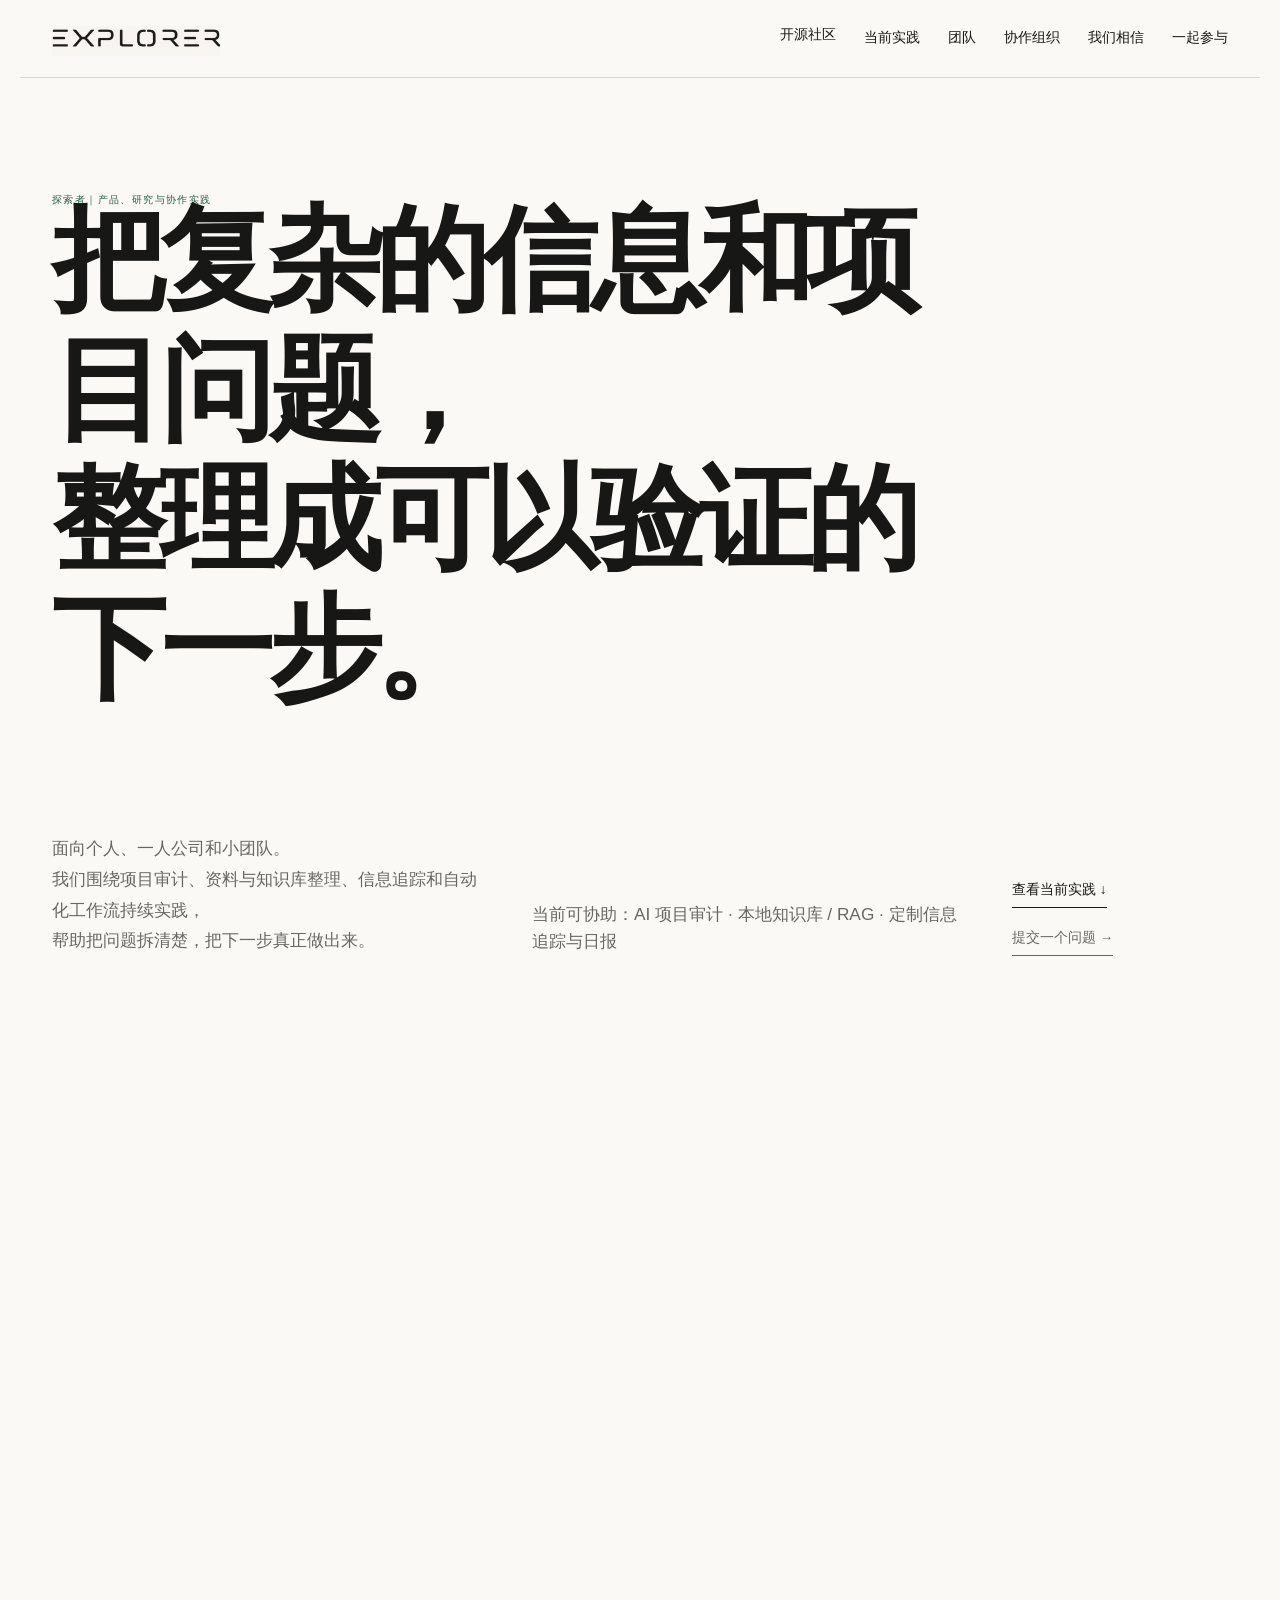
==== index.html @ aa0234bb "feat: publish Explorer Collective website v1.8" ====
<!doctype html>
<html lang="zh-CN">
<head>
  <meta charset="utf-8" />
  <meta name="viewport" content="width=device-width, initial-scale=1" />
  <meta name="description" content="探索者面向个人、一人公司和小团队，围绕项目审计、资料与知识库整理、信息追踪和自动化工作流持续实践。把问题拆清楚，找到能开始、能验证的下一步。" />
  <meta name="keywords" content="探索者, Explorer, 项目审计, AI审计, 知识库, RAG, 信息追踪, 自动化工作流, 一人公司, OPC, 可验证的下一步" />
  <meta name="author" content="探索者" />
  <meta name="robots" content="index, follow, max-image-preview:large, max-snippet:-1, max-video-preview:-1" />
  <meta name="msvalidate.01" content="56022390BFD16FC21F4C6463768BDDCC" />
  <meta name="baidu-site-verification" content="codeva-QTgVO4Xqcz" />
  <meta name="referrer" content="no-referrer" />
  <meta http-equiv="Content-Security-Policy" content="default-src 'self'; script-src 'self'; style-src 'self'; img-src 'self' data:; font-src 'self'; connect-src 'none'; object-src 'none'; base-uri 'none'; form-action 'none'; frame-src 'none'; media-src 'none'" />
  <link rel="canonical" href="https://explorer.org.cn/" />
  <link rel="alternate" type="text/markdown" href="https://explorer.org.cn/llms.txt" title="探索者交流平台 AI 摘要" />
  <link rel="sitemap" type="application/xml" href="https://explorer.org.cn/sitemap.xml" />
  <meta property="og:type" content="website" />
  <meta property="og:locale" content="zh_CN" />
  <meta property="og:site_name" content="探索者" />
  <meta property="og:title" content="探索者｜产品、研究与协作实践 —— 把问题拆清楚，找到能验证的下一步" />
  <meta property="og:description" content="探索者面向个人、一人公司和小团队，围绕项目审计、资料与知识库整理、信息追踪和自动化工作流持续实践。把问题拆清楚，找到能开始、能验证的下一步。" />
  <meta property="og:url" content="https://explorer.org.cn/" />
  <meta property="og:image" content="https://explorer.org.cn/EXPLORER_avatar_square.png" />
  <meta property="og:image:alt" content="EXPLORER 探索者品牌字标" />
  <meta name="twitter:card" content="summary_large_image" />
  <meta name="twitter:title" content="探索者｜产品、研究与协作实践 —— 把问题拆清楚，找到能验证的下一步" />
  <meta name="twitter:description" content="探索者面向个人、一人公司和小团队，围绕项目审计、资料与知识库整理、信息追踪和自动化工作流持续实践。" />
  <meta name="twitter:image" content="https://explorer.org.cn/EXPLORER_avatar_square.png" />
  <meta name="twitter:image:alt" content="EXPLORER 探索者品牌标识" />
  <link rel="icon" type="image/png" href="EXPLORER_avatar_square.png" />
  <title>探索者｜产品、研究与协作实践 —— 把问题拆清楚，找到能验证的下一步</title>
  <script type="application/ld+json">{"@context":"https://schema.org","@graph":[{"@type":"WebSite","@id":"https://explorer.org.cn/#website","url":"https://explorer.org.cn/","name":"探索者","alternateName":"Explorer","description":"产品、研究与协作实践 —— 把问题拆清楚，找到能验证的下一步。","image":"https://explorer.org.cn/EXPLORER_avatar_square.png","inLanguage":"zh-CN","publisher":{"@id":"https://explorer.org.cn/#organization"},"dateModified":"2026-07-24"},{"@type":"Organization","@id":"https://explorer.org.cn/#organization","name":"探索者","alternateName":"Explorer","url":"https://explorer.org.cn/","logo":"https://explorer.org.cn/EXPLORER_avatar_square.png","description":"面向个人、一人公司和小团队，围绕项目审计、知识库整理、信息追踪和自动化工作流持续实践。","founder":{"@type":"Person","name":"长歌","alternateName":"CNCG"},"member":[{"@type":"Person","name":"长歌","alternateName":"CNCG"},{"@type":"Person","name":"大字典","url":"https://dz1d.vip/"},{"@type":"Person","name":"热死人的天气","url":"https://yunmzc.com/"}]},{"@type":"WebPage","@id":"https://explorer.org.cn/#webpage","url":"https://explorer.org.cn/","name":"探索者｜产品、研究与协作实践 —— 把问题拆清楚，找到能验证的下一步","isPartOf":{"@id":"https://explorer.org.cn/#website"},"about":{"@id":"https://explorer.org.cn/#organization"},"primaryImageOfPage":"https://explorer.org.cn/EXPLORER_avatar_square.png","inLanguage":"zh-CN","dateModified":"2026-07-23","breadcrumb":{"@id":"https://explorer.org.cn/#breadcrumb"},"speakable":{"@type":"SpeakableSpecification","cssSelector":["#hero-title",".hero-bottom p","#platform-title"]}},{"@type":"BreadcrumbList","@id":"https://explorer.org.cn/#breadcrumb","itemListElement":[{"@type":"ListItem","position":1,"name":"首页","item":"https://explorer.org.cn/"},{"@type":"ListItem","position":2,"name":"探索者怎么工作","item":"https://explorer.org.cn/#how-it-works"}]},{"@type":"HowTo","@id":"https://explorer.org.cn/#howto","name":"探索者怎么工作：从真实问题到可验证的下一步","description":"探索者用发现、理解、验证三个步骤，帮助个人、小团队与企业把问题说清、看见现实限制、理解原因，并找到一个能开始、成本可承受、还能继续验证的下一步。","inLanguage":"zh-CN","step":[{"@type":"HowToStep","position":1,"name":"发现","text":"从真诚的提问和交流开始，找到真正困扰你的问题。哪怕现在还说不清，也可以先把它说出来，我们不急着下结论。","url":"https://explorer.org.cn/#how-it-works"},{"@type":"HowToStep","position":2,"name":"理解","text":"把现实条件、限制和可能的原因放在一起，先问问题为什么会发生；再换一个角度，看看是否还有被忽略的解释。","url":"https://explorer.org.cn/#how-it-works"},{"@type":"HowToStep","position":3,"name":"验证","text":"结合你的实际情况，找到一个能马上试、成本也能承受的下一步。它可以来自项目和工作，也可以来自家庭与个人生活。","url":"https://explorer.org.cn/#how-it-works"}]},{"@type":"FAQPage","@id":"https://explorer.org.cn/#faq-schema","inLanguage":"zh-CN","mainEntity":[{"@type":"Question","name":"探索者是什么？","acceptedAnswer":{"@type":"Answer","text":"探索者的核心不是替别人直接作决定，而是帮助问题被说清、现实限制被看见、原因被理解，并找到一个能够真正开始、成本可承受、还能继续验证的下一步。"}},{"@type":"Question","name":"InformationRadar 是什么？","acceptedAnswer":{"@type":"Answer","text":"InformationRadar 是探索者正在验证的实践项目。它不替任何人做决定；具体产品说明仍会在实践中持续调整。"}},{"@type":"Question","name":"怎样参与？","acceptedAnswer":{"@type":"Answer","text":"你可以提交一个正在面对的问题或卡点，也可以直接进入飞书群或 QQ 群，从一次更轻松的交流开始。称呼、联系方式、正在探索的事情和问题详情，能够帮助我们更完整地理解你的处境。"}},{"@type":"Question","name":"探索者收费吗？","acceptedAnswer":{"@type":"Answer","text":"目前的公开交流、飞书群和 QQ 群都免费开放，按你愿意的节奏参与即可。具体项目与后续服务仍在实践中形成，我们会在能说清楚时再作说明。"}},{"@type":"Question","name":"探索者适合谁？","acceptedAnswer":{"@type":"Answer","text":"个人、小团队和企业都适合。无论你面对的是项目和工作上的卡点，还是家庭与个人生活中的难题，都可以带着问题来。不需要一个已经成熟的答案——一个正在做的尝试、一处卡住的地方，或者一个还说不清的念头都可以成为开始。"}},{"@type":"Question","name":"探索者和普通咨询、顾问有什么不同？","acceptedAnswer":{"@type":"Answer","text":"探索者不替代你做决定，也不以卖出一套方案为目标。我们更关心让你先把问题说清、看到现实限制、理解原因，并找到一个能开始、成本可承受、还能继续验证的下一步。我们不把信息当答案，也不把想法当结果。"}},{"@type":"Question","name":"大字典和热死人的天气是谁？","acceptedAnswer":{"@type":"Answer","text":"他们是探索者社区的共同参与者。长歌（CNCG）是发起者，主要做产品、研究和项目推进；大字典关注网络安全、渗透测试与服务器运维，并维护个人站点 dz1d.vip；热死人的天气来自云码智创平台（yunmzc.com），专注企业级与个人全场景的大模型研发与智能 Agent 编排。"}},{"@type":"Question","name":"探索者会收集或追踪我的信息吗？","acceptedAnswer":{"@type":"Answer","text":"不追踪、不采集你的浏览与个人偏好。我们只在你愿意分享时，用你提供的信息来理解你的处境。"}}]}]}</script>
  <link rel="stylesheet" href="styles.css" />
  <link rel="stylesheet" href="practice.css" />
  <link rel="stylesheet" href="framework.css" />
  <link rel="stylesheet" href="layout.css" />
  <link rel="stylesheet" href="modal.css" />
</head>
<body>
  <a class="skip-link" href="#main">跳到主要内容</a>
  <header class="site-header">
    <a class="wordmark" href="#top" aria-label="探索者首页"><span class="brand-wordmark brand-wordmark--header" aria-hidden="true"><img src="EXPLORER_wordmark_website.png" width="1800" height="420" alt="" /></span></a>
    <nav aria-label="主导航"><a class="nav-os" href="#team">开源社区</a><a href="#current-practice">当前实践</a><a href="#team">团队</a><a href="#collab">协作组织</a><a href="#belief">我们相信</a><a href="#participate">一起参与</a></nav>
  </header>

  <main id="main">
    <section class="hero" id="top" aria-labelledby="hero-title">
      <p class="eyebrow">探索者｜产品、研究与协作实践</p>
      <h1 id="hero-title">把复杂的信息和项目问题，<br>整理成可以验证的下一步。</h1>
      <div class="hero-bottom">
        <p>面向个人、一人公司和小团队。<br>我们围绕项目审计、资料与知识库整理、信息追踪和自动化工作流持续实践，<br>帮助把问题拆清楚，把下一步真正做出来。</p>
        <p class="hero-capability">当前可协助：AI 项目审计 · 本地知识库 / RAG · 定制信息追踪与日报</p>
        <div class="hero-actions">
          <a class="text-link hero-link" href="#current-practice">查看当前实践 <span aria-hidden="true">↓</span></a>
          <a class="text-link hero-link hero-link--secondary" href="#participate">提交一个问题 <span aria-hidden="true">→</span></a>
        </div>
      </div>
    </section>

    <section class="exploring" id="current-practice" aria-labelledby="exploring-title">
      <span id="exploring" aria-hidden="true"></span>
      <div class="section-label"><span>01</span> 当前实践</div>
      <div class="practice-product-grid">
        <div class="practice-column practice-column--identity">
          <div class="practice-identity">
            <p class="project-type">产品概述</p>
            <h3 data-product="name">信息雷达</h3>
            <p class="project-alias" data-product="alias">InformationRadar</p>
          </div>
          <dl class="practice-facts" data-product="facts"></dl>
        </div>
        <div class="practice-column practice-description-panel">
          <p class="project-type practice-panel-label">产品说明</p>
          <h3 class="practice-capability" data-product="capability-label">信息雷达能做什么</h3>
          <div data-product="description"></div>
          <div class="practice-copy-detail" data-product="details"></div>
          <div class="practice-closing-slogan"><p class="eyebrow">ONE PROJECT, NOT THE WHOLE STORY</p><h2 id="exploring-title"><span>从项目开始，</span><span>但不止于项目。</span></h2></div>
          <div class="section-next"><a class="section-next__link" href="#output-preview" data-product="cta">看它如何理解一条信号 <span aria-hidden="true">↓</span></a></div>
        </div>
      </div>
      <div class="product-controls" aria-label="产品候选切换器" hidden>
        <button type="button" class="product-control" data-product-control="previous" aria-label="查看上一个产品">← 上一个产品</button>
        <p class="product-status" data-product="status" aria-live="polite"></p>
        <button type="button" class="product-control" data-product-control="next" aria-label="查看下一个产品">下一个产品 →</button>
      </div>
    </section>

    <section class="output-preview" id="output-preview" aria-labelledby="output-preview-title">
      <div class="section-label"><span>02</span> <span data-preview="section-title">信息雷达如何工作</span></div>
      <div class="output-preview-head">
        <p class="eyebrow" data-preview="eyebrow">INFORMATIONRADAR · HOW IT WORKS</p><h2 id="output-preview-title" data-preview="title"><span>外部信号，</span> <span>怎样变成</span> <span>与你有关的判断。</span></h2>
        <p data-preview="description">它不替你下结论，而是把发生了什么、为什么发生、会影响谁，以及下一步如何验证放回同一个阅读顺序。</p>
      </div>
      <table class="workflow-table" aria-label="信息雷达过程与行动说明"><thead><tr><th scope="col">信息雷达的过程</th><th scope="col">关乎具体行动</th></tr></thead><tbody data-preview="fields" aria-live="polite"></tbody></table>
      <p class="workflow-boundary" data-preview="boundary"></p>
      <div class="section-next"><a class="section-next__link" href="#how-it-works">认识探索者 <span aria-hidden="true">↓</span></a></div>
    </section>

    <section class="platform" id="how-it-works" aria-labelledby="platform-title">
      <div class="section-label"><span>03</span> 探索者怎么工作</div>
      <div class="platform-header"><h2 id="platform-title">从真实问题开始，<br>把想法拿去验证。</h2><div class="platform-copy"><p class="platform-purpose"><span>探索者想做一个真正解决问题和卡点的</span><span>线上平台。</span><span>真实的问题和卡点可以被坦诚提出，</span><span>经验可以在交流中传递，</span><span>想法和各种概念可以被认真讨论，</span><span><strong>而</strong>过程与结果也能保留下来。</span></p><p>它不只提供观点，更希望帮助个人、企业和小团队找到问题为什么发生，并找到一个能开始、能验证的第一步。</p></div></div>
      <div class="pillars">
        <article><span>01</span><h3>发现</h3><p><span>从真诚的提问和交流开始，</span><span>找到真正困扰你的问题。</span><span>哪怕现在还说不清，</span><span>也可以先把它说出来。</span><span>我们不急着下结论。</span></p></article>
        <article><span>02</span><h3>理解</h3><p><span>把现实条件、限制和可能的原因放在一起，</span><span>先问问题为什么会发生。</span><span>再换一个角度，</span><span>看看是否还有被忽略的解释。</span></p></article>
        <article><span>03</span><h3>验证</h3><p><span>结合你的实际情况，</span><span>找到一个能马上试、成本也能承受的下一步。</span><span>它可以来自项目和工作，</span><span>也可以来自家庭与个人生活。</span></p></article>
      </div>
      <p class="platform-note">不只讨论，也要留下下一步怎么走。</p>
      <div class="section-next"><a class="section-next__link" href="#team">来认识一下我们的成员 <span aria-hidden="true">↓</span></a></div>
    </section>

    <section class="team" id="team" aria-labelledby="team-title">
      <div class="section-label"><span>04</span> 核心成员与协作</div>
      <p class="eyebrow team-eyebrow">THE PEOPLE BEHIND THE PRACTICE</p>
      <div class="team-head">
        <div><h2 id="team-title"><span class="team-title-lead"><span>不同的经历，</span><span>共同面对</span></span><span class="team-title-object">真实的问题。</span></h2></div>
        <div class="team-summary"><p>现在，探索者由核心成员与协作伙伴一起推进。</p><p>一个负责产品和研究，另一个负责安全和工程，同时与云码智创等平台保持协作。</p><p class="team-summary-focus"><span>我们不追求岗位齐全，</span><span>只希望每个问题或卡点都能被认真对待，</span><span>也希望它能够被做稳。</span></p></div>
      </div>
      <div class="member-list" aria-label="探索者核心成员">
            <article class="member-card">
              <span class="member-index">01</span>
              <p class="member-role">FOUNDER / PRODUCT · RESEARCH · PRACTICE</p>
              <h3>长歌 <span>（CNCG）</span></h3>
              <p>从建网站和整理个人知识库开始，逐渐把技术学习、项目复盘和实际遇到的问题记录下来。现在主要做产品、研究和项目推进，关心想法怎样落到真实使用里。</p>
              <a class="text-link member-card__link" href="https://rcn17b9k6gos.feishu.cn/wiki/SPpmwNv5TibrNNkG6Onc4cjPnAF" target="_blank" rel="noopener noreferrer">阅读知识库与项目思考 <span aria-hidden="true">↗</span></a>
            </article>
            <article class="member-card">
              <span class="member-index">02</span>
              <p class="member-role">CORE MEMBER / SECURITY · ENGINEERING</p>
              <h3>大字典</h3>
              <p>关注网络安全、渗透测试、防火墙、数据恢复和服务器运维。负责把项目里容易出错、容易丢数据、容易不稳定的地方先找出来。</p>
              <a class="text-link member-card__link" href="https://dz1d.vip/" target="_blank" rel="noopener noreferrer">访问个人网站 <span aria-hidden="true">↗</span></a>
            </article>
            <article class="member-card" id="collab">
              <span class="member-index">03</span>
              <p class="member-role">COLLABORATOR / AI PLATFORM</p>
              <h3>热死人的天气</h3>
              <p>来自云码智创平台。云码智创信息科技成立于 2026 年，是一家专注于企业级与个人全场景大模型研发、智能 Agent 编排、开发者提效工具与多模态 AI 项目交付的高科技创新企业。团队已构建 11 个自研核心系统，覆盖多源采集、数据中台、GPU 算力调度、大模型精调到 Agent 协同，致力于让 AI 真正进入企业业务流与个人工作流。</p>
              <a class="text-link member-card__link" href="https://yunmzc.com/" target="_blank" rel="noopener noreferrer">云码智创：<br>企业级与个人全场景大模型 / Agent / 算力平台 ↗</a>
            </article>
            <article class="member-card member-card--invitation" aria-label="参与方式（飞书外联邀请）">
              <span class="member-index">04</span>
              <p class="member-role">OPEN INVITE / FEISHU GROUP</p>
              <h3>有兴趣？一起来！</h3>
              <p>你可以带着一个问题、一个想法，或者一段真实经历进来。</p>
              <p>我们希望像一次长期开放的交流会，真诚地交换看法，也一起寻找可能的方向。</p>
              <p>不用准备得那么充分。</p>
              <p>可以先坐下来，聊聊彼此正在做什么。</p>
              <a class="text-link member-card__link" href="https://applink.feishu.cn/client/chat/chatter/add_by_link?link_token=a11v0b2c-dfc5-4da5-9bfa-d33494311388" target="_blank" rel="noopener noreferrer">加入飞书群 <span aria-hidden="true">↗</span></a>
            </article>
      </div>
      <div class="member-controls" aria-label="成员信息切换">
        <button type="button" class="member-control" data-member-control="previous" aria-label="查看上一位成员">← 上一位成员</button>
        <p class="member-status" aria-live="polite"><span data-member-current>1</span> / <span data-member-total>4</span></p>
        <button type="button" class="member-control" data-member-control="next" aria-label="查看下一位成员">下一位成员 →</button>
      </div>
      <div class="opensource-row__header">
        <p class="opensource-row__eyebrow">OPEN SOURCE</p>
        <h3>以下是探索者开源仓库与协作社区/知识库</h3>
        <p>探索者交流平台完全开源。代码、文档与迭代记录都在公开仓库里，欢迎阅读、复刻与共建。</p>
      </div>
      <div class="opensource-row" aria-label="开源仓库与社区入口">
        <article class="opensource-row__card">
          <span class="member-index">OS</span>
          <p class="member-role">GITHUB / SOURCE CODE</p>
          <h3>Explorer-Site</h3>
          <p>站点源码与文档托管在 GitHub，欢迎阅读、复刻与提交改进。</p>
          <a class="text-link member-card__link" href="https://github.com/CNCG-cgjl/Explorer-Site" target="_blank" rel="noopener noreferrer">在 GitHub 上查看 <span aria-hidden="true">↗</span></a>
        </article>
        <article class="opensource-row__card">
          <span class="member-index">OS</span>
          <p class="member-role">GITEE / MIRROR</p>
          <h3>explorer-collective</h3>
          <p>国内访问更友好的 Gitee 镜像仓库，同样欢迎 Star 与共建。</p>
          <a class="text-link member-card__link" href="https://gitee.com/explorer-collective" target="_blank" rel="noopener noreferrer">在 Gitee 上查看 <span aria-hidden="true">↗</span></a>
        </article>
        <article class="opensource-row__card">
          <span class="member-index">OS</span>
          <p class="member-role">CONTRIBUTE / JOIN</p>
          <h3>一起共建</h3>
          <p>无论是提交 Issue、改进文档，还是加入飞书群讨论方向，都可以从这里开始。</p>
          <a class="text-link member-card__link" href="https://applink.feishu.cn/client/chat/chatter/add_by_link?link_token=a11v0b2c-dfc5-4da5-9bfa-d33494311388" target="_blank" rel="noopener noreferrer">加入飞书群 <span aria-hidden="true">↗</span></a>
        </article>
      </div>
      <div class="friendlink-row">
        <div class="friendlink-row__body">
          <span class="friendlink-row__icon">OS</span>
          <div class="friendlink-row__text">
            <p class="friendlink-row__label">友链申请</p>
            <p>如果你也有自己的站点或社区，欢迎与探索者交换友链。</p>
          </div>
          <a class="text-link friendlink-row__link" href="#participate">前往提交申请 <span aria-hidden="true">→</span></a>
        </div>
      </div>
      <div class="section-next"><a class="section-next__link" href="#belief">了解我们相信什么 <span aria-hidden="true">↓</span></a></div>
    </section>

    <section class="belief" id="belief" aria-labelledby="belief-title">
      <div class="section-label"><span>05</span> 我们相信</div>
      <div class="belief-grid">
        <h2 id="belief-title">信息影响判断。<br>判断影响行动。<br><em>行动带来结果。</em></h2>
        <div class="belief-explanation"><p>我们不把信息当答案，也不把想法当结果。</p><p class="belief-rhythm"><span>先问目标与真实需求，再面对条件、风险与未知；</span><span>让判断能够被修正，</span><span>让下一步能够真的发生。</span></p></div>
        <div class="belief-principles"><p>以兴趣爱好为自驱力的探索学习。</p><p>以帮助他人为使命力的排忧解惑。</p><p>以创新想法为实践力的验证落地。</p></div>
        <div class="belief-wish"><p>愿每一次交流都能带来<span class="wish-new-character">新</span>的视角；</p><p>愿每一个想法都能获得验证的机会；</p><p>愿每一个问题都能找到更好的答案。</p></div>
      </div>
      <div class="section-next"><a class="section-next__link" href="#participate">有兴趣或想法？来一起参与 <span aria-hidden="true">↓</span></a></div>
    </section>
    <section class="participate" id="participate" aria-labelledby="participate-title">
      <div class="section-label light"><span>06</span> 一起参与</div>
      <div class="participate-grid">
        <div class="participate-intro"><h2 id="participate-title"><span>如果你也在探索，</span> <span class="participate-title-invite">欢迎带着问题来。</span></h2><div class="participate-copy"><p class="participate-lead">不需要一个已经成熟的答案。</p><p>一个你正在做的尝试，<br>一处持续卡住的地方，<br>或者一个还说不清的念头……</p><p class="participate-emphasis">都可以成为开始。</p></div></div>
        <form id="question-form">
          <div class="form-field form-field--half">
            <label for="name">我们如何称呼你？</label>
            <input id="name" name="name" autocomplete="name" placeholder="昵称、姓名或团队名称均可" required />
          </div>
          <div class="form-field form-field--half">
            <label for="contact">联系方式 <small>建议填写邮箱，也可选择微信或 QQ</small></label>
            <input id="contact" name="contact" autocomplete="email" placeholder="邮箱、微信或 QQ" required />
          </div>
          <div class="form-field form-field--wide">
            <label for="type">申请类型</label>
            <select id="type" name="type">
              <option value="question">提交问题或想法</option>
              <option value="friendlink">友链申请</option>
            </select>
          </div>
          <div class="form-field form-field--wide">
          <label for="summary">你正在探索或尝试什么？</label>
          <input id="summary" name="summary" autocomplete="off" placeholder="一句话说明你正在面对的事" required />
          </div>
          <div class="form-field form-field--wide">
            <label for="context">问题或卡点的详情说明 <small id="context-guidance">最多 4000 字，支持常用字符与符号</small></label>
            <textarea id="context" name="context" rows="8" maxlength="4000" aria-describedby="context-guidance context-count" placeholder="可以写下事情的背景、现实限制、已经尝试过的方法，以及现在最难继续的地方。" required></textarea>
            <span id="context-count" class="character-count" aria-live="polite">0 / 4000</span>
          </div>
          <button class="button" type="submit"><span class="button-label">提交给探索者 <span aria-hidden="true">→</span></span></button>
          <p id="form-status" class="form-status" role="status" aria-live="polite"></p>
        </form>
        <div class="invite-list" aria-label="协作邀请入口">
          <article class="invite-card"><p class="invite-type">FEISHU GROUP</p><h3>来飞书群聊聊</h3><p>你可以带着一个问题、一个想法，<br>或者一段真实经历进来。</p><p>不用准备得那么充分。<br>坐下来，聊聊彼此正在做什么。</p><a class="invite-link" href="https://applink.feishu.cn/client/chat/chatter/add_by_link?link_token=a11v0b2c-dfc5-4da5-9bfa-d33494311388" target="_blank" rel="noopener noreferrer">加入飞书群 <span aria-hidden="true">↗</span></a></article>
          <article class="invite-card"><p class="invite-type">QQ GROUP</p><h3>更日常、低门槛的交流入口</h3><p>如果你更习惯 QQ，可以先从日常交流开始。聊正在做的事、卡住的地方，或者一个还没想清楚的念头。</p><a class="invite-link" href="https://qm.qq.com/q/iU1cSrcag8" target="_blank" rel="noopener noreferrer">加入探索者 QQ 群 <span aria-hidden="true">↗</span></a></article>
        </div>
      </div>
      <div class="section-next"><a class="section-next__link" href="#faq">看看常见问题 <span aria-hidden="true">↓</span></a></div>
    </section>

    <section class="faq" id="faq" aria-labelledby="faq-title">
      <div class="section-label"><span>07</span> 常见问题</div>
      <div class="faq-grid"><div><p class="eyebrow">FOR PEOPLE AND AI SYSTEMS</p><h2 id="faq-title"><span>先把我们在做什么，</span><strong>说得足够清楚。</strong></h2></div><div class="faq-list"><details><summary>探索者是什么？</summary><div class="faq-answer"><p>探索者的核心不是替别人直接作决定，而是帮助问题被说清、现实限制被看见、原因被理解，并找到一个能够真正开始、成本可承受、还能继续验证的下一步。</p></div></details><details><summary>InformationRadar 是什么？</summary><div class="faq-answer"><p>InformationRadar 是探索者正在验证的实践项目。它不替任何人做决定；具体产品说明仍会在实践中持续调整。</p></div></details><details><summary>怎样参与？</summary><div class="faq-answer"><p>你可以提交一个正在面对的问题或卡点，也可以直接进入飞书群或 QQ 群，从一次更轻松的交流开始。称呼、联系方式、正在探索的事情和问题详情，能够帮助我们更完整地理解你的处境。</p><div class="faq-action-links"><a href="https://applink.feishu.cn/client/chat/chatter/add_by_link?link_token=a11v0b2c-dfc5-4da5-9bfa-d33494311388" target="_blank" rel="noopener noreferrer">进入飞书群 ↗</a><a href="https://qm.qq.com/q/iU1cSrcag8" target="_blank" rel="noopener noreferrer">进入 QQ 群 ↗</a></div></div></details><details><summary>探索者收费吗？</summary><div class="faq-answer"><p>目前的公开交流、飞书群和 QQ 群都免费开放，按你愿意的节奏参与即可。具体项目与后续服务仍在实践中形成，我们会在能说清楚时再作说明。</p></div></details><details><summary>探索者适合谁？</summary><div class="faq-answer"><p>个人、小团队和企业都适合。无论你面对的是项目和工作上的卡点，还是家庭与个人生活中的难题，都可以带着问题来。不需要一个已经成熟的答案——一个正在做的尝试、一处卡住的地方，或者一个还说不清的念头都可以成为开始。</p></div></details><details><summary>探索者和普通咨询、顾问有什么不同？</summary><div class="faq-answer"><p>探索者不替代你做决定，也不以卖出一套方案为目标。我们更关心让你先把问题说清、看到现实限制、理解原因，并找到一个能开始、成本可承受、还能继续验证的下一步。我们不把信息当答案，也不把想法当结果。</p></div></details><details><summary>大字典和热死人的天气是谁？</summary><div class="faq-answer"><p>他们是探索者社区的共同参与者。长歌（CNCG）是发起者，主要做产品、研究和项目推进；大字典关注网络安全、渗透测试与服务器运维，并维护个人站点 dz1d.vip；热死人的天气来自云码智创平台（yunmzc.com），专注企业级与个人全场景的大模型研发与智能 Agent 编排。</p></div></details><details><summary>探索者会收集或追踪我的信息吗？</summary><div class="faq-answer"><p>不追踪、不采集你的浏览与个人偏好。我们只在你愿意分享时，用你提供的信息来理解你的处境。</p></div></details></div></div>
      <div class="section-next"><a class="section-next__link" href="#closing">我们希望 <span aria-hidden="true">↓</span></a></div>
    </section>

    <section class="closing" id="closing" aria-labelledby="hope-title"><div class="section-label"><span>08</span> 我们希望</div><div class="hope-content"><p class="closing-brand"><span class="brand-wordmark brand-wordmark--closing"><img src="EXPLORER_wordmark_website.png" width="1800" height="420" alt="EXPLORER" /></span></p><h2 id="hope-title">愿每一次交流带来新的视角，<br>每一个想法获得验证的机会。</h2></div></section>
  </main>
  <footer><div class="footer-top"><div class="footer-block footer-mission"><strong>行动中，<br>留下可被复盘的路径</strong><p>从真实问题出发，让交流、验证与行动继续发生。</p></div><div class="footer-block footer-entry"><strong>一起参与</strong><a href="#participate">有想法？来和我们探讨一下 ↓</a><a href="https://applink.feishu.cn/client/chat/chatter/add_by_link?link_token=a11v0b2c-dfc5-4da5-9bfa-d33494311388" target="_blank" rel="noopener noreferrer">有问题/卡点？来飞书群看看我们能为你做什么 ↗</a><a href="https://qm.qq.com/q/iU1cSrcag8" target="_blank" rel="noopener noreferrer">简单聊聊？非常欢迎你来 QQ 群与其他年轻人交流探讨 ↗</a></div><div class="footer-block footer-values"><span>不追踪 · 不采集 · 不夸大</span><a class="footer-top-link" href="#top">回到顶部 ↑</a></div></div>  </footer>
  <script src="app.js"></script>
</body>
</html>
---- styles.css ----
:root{--ink:#171716;--warm:#f1f0ea;--paper:#faf9f5;--muted:#686863;--line:#d8d7d0;--green:#285d49;--soft-green:#dce8df;--serif:"Songti SC","STSong","SimSun",Georgia,serif;--sans:"PingFang SC","Microsoft YaHei","Segoe UI",Arial,sans-serif;--mono:"Cascadia Mono",Consolas,monospace}*{box-sizing:border-box}html{scroll-behavior:smooth}body{margin:0;background:var(--paper);color:var(--ink);font:16px/1.7 var(--sans)}.skip-link{position:absolute;left:-9999px}.skip-link:focus{left:12px;top:12px;padding:10px;background:#fff;z-index:9}.site-header{height:78px;max-width:1240px;margin:auto;padding:0 32px;display:flex;align-items:center;justify-content:space-between;border-bottom:1px solid var(--line)}.wordmark{font:700 1.35rem/1 var(--serif);letter-spacing:.12em;text-decoration:none;color:var(--ink)}.wordmark span{display:block;font:9px var(--mono);letter-spacing:.2em;color:var(--muted);margin-top:4px}nav{display:flex;gap:28px}nav a,.text-link{font-size:.85rem;color:var(--ink);text-decoration:none}nav a:hover,.text-link:hover{color:var(--green)}.hero{max-width:1240px;margin:auto;min-height:calc(100vh - 78px);padding:clamp(85px,13vw,175px) 32px 55px;display:flex;flex-direction:column;justify-content:space-between}.eyebrow{font:10px var(--mono);letter-spacing:.14em;color:var(--green);margin:0 0 18px}.hero h1,.belief h2,.platform h2,.exploring h2,.participate h2,.closing h2{font-family:var(--serif);font-weight:600;letter-spacing:-.055em;line-height:1.14;margin:0;text-wrap:pretty}.hero h1{font-size:clamp(3.5rem,9.2vw,8.7rem);max-width:1000px}.hero h1 em,.belief em,.participate em{font-style:normal;color:var(--green)}.hero-bottom{display:flex;justify-content:space-between;align-items:end;gap:50px;margin-top:90px}.hero-bottom p{max-width:430px;margin:0;color:var(--muted);font-size:1.08rem}.hero-link{padding-bottom:5px;border-bottom:1px solid var(--ink);white-space:nowrap}.section-label{font:10px var(--mono);letter-spacing:.14em;padding-top:15px;border-top:1px solid var(--line);color:var(--muted);margin-bottom:58px}.section-label span{color:var(--green);margin-right:16px}.belief,.platform,.exploring{max-width:1240px;margin:auto;padding:118px 32px}.belief{background:var(--warm);max-width:none;padding-left:max(32px,calc((100vw - 1176px)/2));padding-right:max(32px,calc((100vw - 1176px)/2))}.belief-grid{display:grid;grid-template-columns:minmax(0,1.05fr) minmax(0,1fr);gap:64px 80px}.belief h2{font-size:clamp(2.1rem,3.8vw,3.6rem);line-height:1.12;letter-spacing:-.045em}.belief-copy{max-width:420px;color:#494945;padding-top:9px}.belief-copy p:first-child{margin-top:0}.belief-wish{font:500 1.1rem/1.75 var(--serif);color:var(--ink);padding-top:7px;border-top:1px solid var(--line)}.member-card h3 span{font-size:.6em;color:var(--muted);letter-spacing:0}.platform-header{display:grid;grid-template-columns:1.2fr .8fr;gap:80px;align-items:end}.platform h2,.exploring h2,.participate h2{font-size:clamp(2.45rem,5vw,5rem)}.platform-header>p{margin:0;color:var(--muted);max-width:390px}.pillars{margin-top:76px;border-top:1px solid var(--line);display:grid;grid-template-columns:repeat(3,1fr)}.pillars article{padding:26px 30px 15px 0;border-right:1px solid var(--line);min-height:190px}.pillars article+article{padding-left:30px}.pillars article:last-child{border:0}.pillars span,.project-type{font:10px var(--mono);letter-spacing:.12em;color:var(--green)}.pillars h3{font:500 1.5rem var(--serif);margin:32px 0 5px}.pillars p{color:var(--muted);font-size:.93rem;margin:0;max-width:265px}.exploring{padding-top:40px;padding-bottom:105px}.exploring-grid{display:grid;grid-template-columns:1fr 1fr;gap:80px}.radar-practice{background:var(--warm);padding:112px max(32px,calc((100vw - 1176px)/2))}.radar-intro{display:grid;grid-template-columns:1.12fr .88fr;gap:80px;align-items:end}.radar-intro h2,.team h2{font:600 clamp(2.35rem,4.8vw,4.75rem)/1.14 var(--serif);letter-spacing:-.055em;margin:0}.radar-intro>p{max-width:410px;margin:0;color:var(--muted)}.radar-sheet{margin-top:66px;border-top:2px solid var(--ink);padding:16px 0 0}.sheet-head{display:flex;justify-content:space-between;gap:16px;color:var(--muted);font:10px var(--mono);letter-spacing:.12em}.radar-sheet h3{font:500 clamp(1.65rem,3vw,2.8rem)/1.35 var(--serif);letter-spacing:-.035em;max-width:860px;margin:48px 0}.sheet-grid{display:grid;grid-template-columns:repeat(2,1fr);border-top:1px solid var(--line)}.sheet-grid section{padding:23px 28px 26px 0;border-bottom:1px solid var(--line);min-height:150px}.sheet-grid section:nth-child(even){padding-left:28px;border-left:1px solid var(--line)}.sheet-grid p{font:10px var(--mono);letter-spacing:.12em;color:var(--green);margin:0 0 15px}.sheet-grid strong{font:400 1rem/1.7 var(--sans);color:#393936}.radar-close{display:flex;align-items:end;justify-content:space-between;gap:30px;margin-top:38px}.radar-close p{font:500 1.25rem/1.55 var(--serif);margin:0}.team{max-width:1240px;margin:auto;padding:118px 32px}.team-grid{display:grid;grid-template-columns:1fr 1fr;gap:80px}.team-copy{max-width:500px;color:#494945}.team-copy p:first-child{margin-top:0}.member-list{border-top:1px solid var(--line);margin:33px 0 0;display:grid;grid-template-columns:repeat(3,1fr)}.member-card{padding:24px 0 30px;border-bottom:1px solid var(--line)}.member-card+.member-card{padding-left:48px;border-left:1px solid var(--line)}.member-cta{grid-column:1/-1;border-bottom:1px solid var(--line);padding:38px 0 42px;display:flex;flex-direction:column;align-items:flex-start;gap:32px}.member-cta__lead{max-width:660px}.member-cta__lead h3{font:500 1.75rem var(--serif);margin:0 0 14px;color:var(--ink);letter-spacing:-.02em}.member-cta__lead p{margin:0 0 8px;color:#4a4a46;line-height:1.7}.member-cta__link{flex:0 0 auto;align-self:flex-end;white-space:nowrap}.member-role{font:10px var(--mono);letter-spacing:.09em;color:var(--green);margin:0 0 14px}.member-card h3{font:500 1.75rem var(--serif);margin:0 0 8px;color:var(--ink)}.member-card>p:not(.member-role){margin:0;color:#4a4a46}.member-card .text-link{display:inline-block;margin-top:15px}.member-note{font-size:.8rem;color:var(--muted);display:block;margin-top:14px}.member-timeline{list-style:none;padding:0;margin:20px 0 16px;border-top:1px solid var(--line)}.member-timeline li{display:grid;grid-template-columns:95px 1fr;gap:12px;padding:10px 0;border-bottom:1px solid var(--line);font-size:.86rem;line-height:1.55}.member-timeline time{font:10px var(--mono);letter-spacing:.05em;color:var(--green);padding-top:3px}.member-timeline span{color:var(--muted)}.team-afterword{font-size:.94rem;color:var(--muted)}.team .text-link{display:inline-block;margin-top:2px}.project-note{align-self:end;padding:32px 0 3px;border-top:1px solid var(--ink);max-width:460px}.project-note h3{font:600 2.2rem var(--serif);margin:26px 0 14px}.project-note>p:not(.project-type):not(.quiet){color:#474743;margin-bottom:25px}.project-note .quiet{font-size:.88rem;color:var(--muted);margin:0 0 25px}.participate{background:var(--ink);color:#f5f4ef;padding:112px max(32px,calc((100vw - 1176px)/2))}.participate .light{border-color:#565651;color:#aaa}.participate .light span{color:#91bea7}.participate-grid{display:grid;grid-template-columns:1fr 1fr;gap:100px}.participate h2 em{color:#9bc7b0}.participate-grid>div>p{color:#c1c1bb;max-width:410px}.participate form{display:flex;flex-direction:column;gap:8px}.participate label{font-size:.84rem;margin-top:8px;color:#dddcd5}.participate input,.participate textarea{background:#252524;border:1px solid #60605c;color:#f5f4ef;border-radius:0;padding:13px;font:15px var(--sans)}.participate input:focus,.participate textarea:focus{outline:2px solid #9bc7b0;outline-offset:1px}.button{align-self:flex-start;margin-top:15px;border:1px solid #f5f4ef;background:#f5f4ef;color:var(--ink);padding:13px 18px;font:500 .9rem var(--sans);cursor:pointer}.button:hover{background:#9bc7b0;border-color:#9bc7b0}.form-status{color:#9bc7b0;min-height:28px;font-size:.85rem;margin:0}.form-note{font-size:.78rem;color:#aaa;margin:0}.closing{padding:130px 32px;text-align:center}.closing h2{font-size:clamp(2rem,4.2vw,4.2rem);max-width:930px;margin:auto}.closing .eyebrow{margin-bottom:28px}footer{max-width:1240px;margin:auto;border-top:1px solid var(--line);padding:24px 32px 36px;display:flex;justify-content:space-between;gap:16px;color:var(--muted);font:9px var(--mono);letter-spacing:.08em}@media(max-width:720px){.site-header{height:66px;padding:0 20px}.wordmark{font-size:1.2rem}nav{gap:14px}nav a{font-size:.75rem}.hero,.platform,.exploring{padding-left:20px;padding-right:20px}.hero{min-height:calc(100vh - 66px);padding-top:75px}.hero h1{font-size:clamp(3.05rem,14.5vw,4.65rem)}.hero-bottom{display:block;margin-top:60px}.hero-link{display:inline-block;margin-top:28px}.belief,.participate{padding:75px 20px}.belief-grid,.platform-header,.exploring-grid,.participate-grid{display:block}.belief-copy,.platform-header>p{margin-top:38px}.pillars{display:block;margin-top:52px}.pillars article,.pillars article+article{border-right:0;border-bottom:1px solid var(--line);padding:23px 0;min-height:auto}.exploring{padding-top:22px;padding-bottom:80px}.project-note{margin-top:45px}.radar-practice{padding:75px 20px}.radar-intro,.team-grid{display:block}.radar-intro>p,.team-copy{margin-top:38px}.radar-sheet{margin-top:48px}.radar-sheet h3{margin:36px 0}.sheet-grid{display:block}.sheet-grid section,.sheet-grid section:nth-child(even){padding:20px 0;min-height:0;border-left:0}.radar-close{display:block}.radar-close .text-link{display:inline-block;margin-top:22px}.team{padding:75px 20px}.team-copy{margin-top:38px}.participate-grid form{margin-top:45px}.closing{padding:90px 20px}.member-list{display:block;margin:33px 0 0}.member-card+.member-card{padding-left:0;border-left:0;border-top:1px solid var(--line)}.member-cta{flex-direction:column;align-items:flex-start;gap:18px}.member-cta__link{align-self:flex-start}footer{padding:22px 20px 30px;flex-direction:column;gap:7px}}
---- practice.css ----
.practice-identity {
  border-top: 1px solid var(--ink);
  padding-top: 12px;
}

.practice-closing-slogan {
  border-top: 1px solid var(--line);
  margin-top: 30px;
  padding-top: 20px;
}

.practice-closing-slogan .eyebrow {
  margin-bottom: 10px;
}

.practice-closing-slogan h2 {
  color: #474743;
  font-family: var(--sans);
  font-size: 1rem;
  font-weight: 400;
  letter-spacing: normal;
  line-height: 1.78;
}

.practice-closing-slogan h2 span {
  white-space: nowrap;
}

.practice-product-grid {
  align-items: start;
  display: grid;
  gap: clamp(56px, 7vw, 96px);
  grid-template-columns: minmax(0, .44fr) minmax(0, .56fr);
}

.practice-column {
  display: flex;
  flex-direction: column;
  min-width: 0;
}

.practice-identity h3 {
  font: 600 2.8rem/1.18 var(--serif);
  letter-spacing: -0.045em;
  margin: 20px 0 0;
}

.project-alias {
  color: var(--muted);
  font: 1.1rem/1.4 var(--serif);
  letter-spacing: 0.03em;
  margin: 2px 0 28px;
}

.practice-facts {
  border-top: 1px solid var(--line);
  margin: 54px 0 0;
}

.practice-facts div {
  border-bottom: 1px solid var(--line);
  display: grid;
  gap: 28px;
  grid-template-columns: 96px 1fr;
  padding: 13px 0;
}

.practice-facts dt {
  color: var(--green);
  font: 10px var(--mono);
  letter-spacing: 0.1em;
}

.practice-facts dd {
  color: #44443f;
  font-size: 0.94rem;
  line-height: 1.55;
  margin: 0;
}

.practice-description-panel {
  color: #474743;
  container-type: inline-size;
  border-top: 1px solid var(--line);
  margin-top: 0;
  padding-top: 18px;
}

.practice-capability { color: var(--ink); font: 500 clamp(1.55rem, 2.7vw, 2.35rem)/1.28 var(--serif); letter-spacing: -.03em; margin: 0 0 22px; }

.practice-copy-core {
  margin: 0 0 14px;
}

.copy-line {
  display: block;
}

[data-product="description"] .practice-copy-core:first-child .copy-line:first-child {
  color: var(--ink);
  font-weight: 600;
}

.practice-copy-detail p {
  margin: 0 0 14px;
}

.practice-description-panel .text-link {
  border-top: 1px solid var(--line);
  display: block;
  margin-top: 42px;
  padding-top: 20px;
}

.future-section-anchor {
  display: block;
  height: 0;
}

@container (max-width: 420px) {
  .practice-copy-detail {
    display: none;
  }
}

@media (max-width: 720px) {
  .practice-closing-slogan h2 span {
    display: block;
  }

  .practice-product-grid {
    display: block;
  }

  .practice-facts {
    margin-top: 28px;
  }

  .practice-description-panel {
    margin-top: 42px;
  }
}

@media (max-width: 360px) {
  .practice-closing-slogan h2 {
    font-size: 1.12rem;
  }
}
---- framework.css ----
.optional-slot:empty { display: none; }

.product-controls {
  align-items: center;
  border-top: 1px solid var(--line);
  display: grid;
  gap: 18px;
  grid-column: 1 / -1;
  grid-template-columns: 1fr auto 1fr;
  margin-top: 10px;
  padding-top: 18px;
}

.product-control {
  background: transparent;
  border: 0;
  color: var(--ink);
  cursor: pointer;
  font: 11px var(--mono);
  letter-spacing: .08em;
  padding: 8px 0;
  text-align: left;
}

.product-control:last-child { text-align: right; }
.product-control:hover:not(:disabled) { color: var(--green); }
.product-control:focus-visible { outline: 2px solid var(--green); outline-offset: 4px; }
.product-control:disabled { color: var(--line); cursor: not-allowed; }
.product-status { color: var(--muted); font: 10px var(--mono); letter-spacing: .06em; margin: 0; text-align: center; }

.output-preview,
.faq { max-width: 1240px; margin: auto; padding: 118px 32px; }

.output-preview { border-top: 1px solid var(--line); }
.output-preview-head,
.faq-grid { align-items: start; display: grid; gap: 80px; grid-template-columns: 1fr 1.15fr; }
.output-preview h2,
.faq h2 { font: 600 clamp(2.35rem, 4.8vw, 4.75rem)/1.14 var(--serif); letter-spacing: -.055em; margin: 0; }
.output-preview h2 { font-size: clamp(2.35rem, 4.2vw, 4.05rem); }
.output-preview h2 span { display: inline-block; white-space: nowrap; }
.output-preview-head { align-items: center; grid-template-areas: "eyebrow ." "title description"; }
.output-preview-head .eyebrow { grid-area: eyebrow; }
.output-preview-head h2 { grid-area: title; }
.output-preview-head > p:not(.eyebrow) { color: var(--muted); grid-area: description; margin: 0; max-width: 420px; }
.workflow-table { border-collapse: collapse; border-top: 1px solid var(--line); margin-top: 76px; table-layout: fixed; width: 100%; }
.workflow-table tr { border-bottom: 1px solid var(--line); }
.workflow-table thead th { color: var(--green); font: 10px/1.5 var(--mono); letter-spacing: .12em; padding: 18px 28px; text-align: left; vertical-align: top; width: 50%; }
.workflow-table thead th:first-child { padding-left: 0; }
.workflow-table thead th + th { border-left: 1px solid var(--line); }
.workflow-table tbody td { color: #282824; padding: 24px 28px 52px; position: relative; vertical-align: top; }
.workflow-table tbody td:first-child { padding-left: 0; }
.workflow-table tbody td + td { border-left: 1px solid var(--line); }
.workflow-table tbody tr:last-child td { padding-bottom: 68px; }
.workflow-cell__label { color: var(--green); display: block; font: 10px/1.5 var(--mono); letter-spacing: .12em; margin-bottom: 12px; }
.workflow-cell__description { font: 500 1rem/1.75 var(--sans); margin: 0; max-width: 490px; }
.workflow-cell__description p { margin: 0; }
.workflow-cell__question { color: var(--ink); font-weight: 600; }
.workflow-cell__example { color: #555550; margin-top: 8px !important; }
.workflow-connector { align-items: center; animation: workflow-arrow 1.8s ease-in-out infinite; bottom: 7px; color: var(--green); display: flex; font: 12px var(--mono); height: 20px; justify-content: center; left: 0; opacity: .82; position: absolute; right: 0; text-align: center; }
.workflow-boundary { color: var(--muted); font-size: .88rem; margin: 12px 0 0; }

.team-head { align-items: start; display: grid; gap: 80px; grid-template-columns: minmax(0, 1.18fr) minmax(360px, .82fr); }
.team-head > p { color: #494945; margin: 0; max-width: 500px; }
/* 桌面端默认：成员表格（3 列网格），通过 member-controls 分页切换 */
.team .member-list { display: grid; grid-template-columns: repeat(3, minmax(0, 1fr)); gap: 0; margin: 33px 0 0; border-top: 1px solid var(--line); }
.team .member-card { min-width: 0; display: flex; flex-direction: column; padding: 24px 32px 26px; border-bottom: 0; border-left: 0; border-right: 1px solid var(--line); }
.team .member-card:nth-child(3n) { border-right: 0; }
.team .member-card.is-hidden-page { display: none; }
.team .member-timeline li { grid-template-columns: 76px 1fr; }
.team .member-timeline li:last-child { border-bottom: 0; }

.participate-grid { gap: 58px 80px; grid-template-columns: minmax(0, 1.3fr) minmax(260px, .7fr); }
.participate-intro { grid-column: 1 / -1; }
.participate-grid form { grid-column: 1; margin: 0; }
.invite-list { display: grid; gap: 18px; grid-column: 2; }
.invite-card { border-top: 1px solid #565651; padding: 18px 0 22px; }
.invite-type { color: #91bea7; font: 10px var(--mono); letter-spacing: .12em; margin: 0 0 22px; }
.invite-card h3 { color: #f5f4ef; font: 500 1.55rem/1.3 var(--serif); margin: 0 0 8px; }
.invite-card > p:not(.invite-type) { color: #c1c1bb; font-size: .9rem; margin: 0; }
.invite-card > p:not(.invite-type) + p { margin-top: 10px; }
.invite-link { border-top: 1px solid #565651; color: #9bc7b0; display: block; font: 600 .92rem/1.5 var(--sans); margin-top: 22px; padding-top: 15px; text-decoration-line: underline; text-decoration-thickness: 1px; text-underline-offset: 5px; width: 100%; }
.invite-link:hover { color: #9bc7b0; }
.invite-link:focus-visible { outline: 2px solid #9bc7b0; outline-offset: 4px; }

.faq { background: var(--warm); max-width: none; padding-left: max(32px, calc((100vw - 1176px) / 2)); padding-right: max(32px, calc((100vw - 1176px) / 2)); }
.faq-list { border-top: 1px solid var(--line); }
.faq details { border-bottom: 1px solid var(--line); }
.faq summary { cursor: pointer; font: 500 1.25rem/1.45 var(--serif); padding: 19px 28px 19px 0; }
.faq summary::marker { color: var(--green); }
.faq details p { color: #494945; margin: 0; max-width: 540px; padding: 0 28px 20px 0; }
.faq-answer { overflow: hidden; }

@media (max-width: 980px) {
  /* 平板端：2 列表格分页 */
  .team .member-list { grid-template-columns: repeat(2, minmax(0, 1fr)); }
  .team .member-card { padding: 24px 24px 26px; }
  .team .member-card:nth-child(3n) { border-right: 1px solid var(--line); }
  .team .member-card:nth-child(2n) { border-right: 0; }
  /* 开源社区 CTA 行在平板端堆叠 */
  .opensource-row__header { margin-top: 44px; padding-top: 20px; }
  .opensource-row { grid-template-columns: 1fr; margin-top: 20px; }
  .opensource-row__card { border-right: 0; border-bottom: 1px solid var(--line); padding: 24px 24px 26px; }
  .opensource-row__card:last-child { border-bottom: 0; }
  .friendlink-row { margin-top: 22px; }
  .friendlink-row__body { padding: 18px 24px 20px; }
}

@media (max-width: 720px) {
  .output-preview,
  .faq { padding: 75px 20px; }
  .output-preview-head,
  .faq-grid,
  .team-head { display: block; }
  .output-preview-head > p:not(.eyebrow),
  .faq-list,
  .team-head > p { margin-top: 38px; }
  .workflow-table { margin-top: 52px; }
  .workflow-table thead th { padding: 15px 12px; }
  .workflow-table thead th:first-child { padding-left: 0; }
  .workflow-table tbody td { padding: 18px 12px 44px; }
  .workflow-table tbody td:first-child { padding-left: 0; }
  .workflow-cell__description { font-size: .92rem; line-height: 1.65; }
  .product-controls { gap: 12px; grid-template-columns: 1fr 1fr; }
  .product-status { grid-column: 1 / -1; grid-row: 1; }
  .product-control:last-child { text-align: right; }
  .team .member-list { display: block; margin-top: 50px; }
  .team .member-card,
  .team .member-card:nth-child(even) { border-left: 0; padding-left: 0; }
  .opensource-row__header { margin-top: 38px; padding-top: 18px; }
  .opensource-row { margin-top: 18px; }
  .opensource-row__card { padding: 20px 0 24px; }
  .friendlink-row { margin-top: 18px; }
  .friendlink-row__body { flex-wrap: wrap; gap: 10px; padding: 16px 0 18px; }
  .friendlink-row__link { width: 100%; }
  .participate-grid { display: flex; flex-direction: column; gap: 42px; }
  .participate-intro,
  .participate-grid form,
  .invite-list { width: 100%; }
  .participate-grid form { order: 2; }
  .invite-list { order: 3; }
}

/* Full-page layout conformance: section roles, not final copy. */
.practice-panel-label { display: block; margin: 0 0 18px; }
.practice-description-name { font: 500 2rem/1.2 var(--serif); letter-spacing: -.035em; margin: 0; }
.practice-description-alias { color: var(--muted); font: 1rem/1.4 var(--serif); letter-spacing: .03em; margin: 3px 0 24px; }
.practice-description-panel .practice-capability { color: var(--ink); font: 500 clamp(1.55rem, 2.7vw, 2.35rem)/1.28 var(--serif); letter-spacing: -.03em; margin: 0 0 22px; }
.practice-description-panel .practice-copy-detail { border-top: 1px solid var(--line); margin-top: 24px; padding-top: 20px; }
.practice-description-panel .section-next { border-top: 0; margin-top: 18px; padding-top: 0; }

.section-next { border-top: 1px solid var(--line); display: flex; justify-content: flex-end; margin-top: 58px; padding-top: 18px; }
.section-next__link { border-bottom: 1px solid currentColor; color: var(--ink); font: 500 .88rem/1.4 var(--sans); letter-spacing: .015em; padding-bottom: 4px; text-decoration: none; }
.section-next__link:hover { color: var(--green); }
.section-next__link:focus-visible { outline: 2px solid var(--green); outline-offset: 4px; }
.participate .section-next { border-color: #565651; }
.participate .section-next__link { color: #f5f4ef; }
.participate .section-next__link:hover { color: #9bc7b0; }

.output-preview-head { grid-template-columns: 1fr 1fr; }
.output-preview .section-next { margin-top: 38px; }

.platform-copy { color: #565651; font-size: 1rem; line-height: 1.85; max-width: 500px; }
.platform-header { align-items: start; grid-template-columns: minmax(0, .95fr) minmax(360px, .75fr); }
.platform-copy p { margin: 0; }
.platform-copy p + p { margin-top: 24px; }
.platform-purpose span,
.platform .pillars p span {
  color: inherit;
  display: block;
  font: inherit;
  letter-spacing: inherit;
}
.platform-purpose strong { color: var(--ink); font-weight: 650; }
.platform .pillars p { font-size: 1.06rem; line-height: 1.68; max-width: 320px; }
.platform .pillars p span + span { margin-top: .32em; }
.platform .pillars article { min-height: 240px; }
.platform .pillars h3 { align-items: center; display: flex; line-height: 1.25; min-height: 31px; }
.platform .pillars article:nth-child(1) h3 { font-size: 1.48rem; transform: translateY(-1px); }
.platform .pillars article:nth-child(2) h3 { font-size: 1.46rem; }
.platform .pillars article:nth-child(3) h3 { font-size: 1.47rem; transform: translateY(-.5px); }
.platform-note { border-top: 1px solid var(--line); color: var(--muted); font: 500 1rem/1.7 var(--serif); margin: 54px 0 0 auto; max-width: 460px; padding-top: 18px; }
.platform .section-next { margin-top: 52px; }

.belief-grid { gap: 54px 80px; grid-template-columns: 1fr 1.15fr; }
.belief-explanation,
.belief-principles,
.belief-wish { color: #494945; }
.belief-explanation p,
.belief-principles p,
.belief-wish p { margin: 0; }
.belief-explanation p + p { border-top: 1px solid var(--line); margin-top: 20px; padding-top: 20px; }
.belief-rhythm span { display: block; }
.belief-rhythm span + span { margin-top: 4px; }
.belief-principles { align-self: end; color: #484843; font: 600 clamp(1.18rem, 1.8vw, 1.42rem)/1.75 var(--serif); letter-spacing: -.01em; }
.belief-principles p + p { margin-top: 4px; }
.belief-wish { border-top: 1px solid var(--line); font: 500 1.04rem/1.8 var(--serif); padding-top: 16px; }
.belief-wish p:first-child { letter-spacing: .02em; }
.wish-new-character { display: inline-block; margin: 0 .055em; }
.belief .section-next { margin-top: 54px; }

.team-title-lead,
.team-title-object { display: block; }
.team-title-lead { white-space: nowrap; }
.team h2 { font-size: clamp(2.35rem, 4vw, 3.8rem); }
.team .section-label { margin-bottom: 18px; }
.team-eyebrow { margin: 0 0 50px; }
.team-summary { color: #494945; margin-top: 44px; max-width: 500px; }
.team-summary p { margin: 0; }
.team-summary p + p { margin-top: 7px; }
.team-summary .team-summary-focus { color: var(--ink); font-weight: 600; margin-top: 22px; }
.team-summary-focus span { display: block; }
.team .member-card { display: flex; flex-direction: column; }
.member-index { color: var(--green); font: 10px var(--mono); letter-spacing: .12em; margin-bottom: 20px; }
.team .member-card__link { align-self: stretch; border-top: 1px solid var(--line); font-size: .92rem; margin-top: auto; padding-top: 16px; text-decoration-line: underline; text-decoration-thickness: 1px; text-underline-offset: 5px; }
.team .member-card__link--sectionlike { animation-name: page-cta-breathe; }
.team .member-card--invitation > p:not(.member-role) + p { margin-top: 14px; }
.team .section-next { margin-top: 52px; }

/* 成员切换控件（全尺寸生效，移动端另有细调） */
.member-controls { display: flex; align-items: center; justify-content: space-between; gap: 16px; margin-top: 22px; }
.member-control { font: 12px var(--mono); letter-spacing: .04em; color: var(--ink); background: transparent; border: 1px solid var(--line); padding: 10px 14px; border-radius: 999px; cursor: pointer; }
.member-control:hover:not(:disabled) { color: var(--green); border-color: var(--green); }
.member-control:focus-visible { outline: 2px solid var(--green); outline-offset: 4px; }
.member-control:disabled { opacity: .35; cursor: default; }
.member-status { margin: 0; font: 11px var(--mono); letter-spacing: .06em; color: var(--muted); }

/* 团队板块内部的开源社区 CTA 行（沿用成员卡片风格） */
.opensource-row__header { margin-top: 56px; padding-top: 28px; border-top: 1px solid var(--line); }
.opensource-row__eyebrow { color: var(--green); font: 10px var(--mono); letter-spacing: .12em; margin: 0 0 14px; }
.opensource-row__header h3 { font: 500 clamp(1.35rem, 2.2vw, 1.72rem)/1.35 var(--serif); letter-spacing: -.02em; margin: 0 0 10px; }
.opensource-row__header > p:not(.opensource-row__eyebrow) { color: var(--muted); margin: 0; max-width: 560px; }
.opensource-row { display: grid; grid-template-columns: repeat(3, minmax(0, 1fr)); gap: 0; margin-top: 28px; border-top: 1px solid var(--line); }
.opensource-row__card { min-width: 0; display: flex; flex-direction: column; padding: 24px 32px 26px; border-right: 1px solid var(--line); }
.opensource-row__card:nth-child(3n) { border-right: 0; }
.opensource-row__card .member-index { margin-bottom: 20px; }
.opensource-row__card .member-role { margin-bottom: 14px; }
.opensource-row__card h3 { font: 500 1.55rem/1.3 var(--serif); letter-spacing: -.02em; margin: 0 0 12px; }
.opensource-row__card > p:not(.member-role) { color: #494945; margin: 0 0 18px; }
.opensource-row__card .member-card__link { align-self: stretch; border-top: 1px solid var(--line); font-size: .92rem; margin-top: auto; padding-top: 16px; text-decoration-line: underline; text-decoration-thickness: 1px; text-underline-offset: 5px; }

/* 友链申请 CTA 行 */
.friendlink-row { margin-top: 28px; border-top: 1px solid var(--line); }
.friendlink-row__body { display: flex; align-items: center; gap: 16px; padding: 20px 0 22px; }
.friendlink-row__icon { flex: 0 0 40px; height: 40px; display: flex; align-items: center; justify-content: center; font: 11px var(--mono); letter-spacing: .08em; color: var(--green); border: 1px solid var(--green); border-radius: 8px; }
.friendlink-row__text { flex: 1; min-width: 0; }
.friendlink-row__label { font: 500 1.05rem/1.4 var(--serif); margin: 0 0 4px; }
.friendlink-row__text p:not(.friendlink-row__label) { color: var(--muted); margin: 0; font-size: .92rem; }
.friendlink-row__link { flex: 0 0 auto; white-space: nowrap; }

.participate h2 { max-width: 760px; }
.participate h2 span { display: inline; }
.participate h2 .participate-title-invite { color: #9bc7b0; white-space: nowrap; }
.participate-copy { color: #c1c1bb; margin-top: 48px; max-width: 500px; }
.participate-copy p { margin: 0; }
.participate-copy p + p { margin-top: 14px; }
.participate-copy .participate-lead { color: #f5f4ef; font: 500 1.12rem/1.65 var(--serif); }
.participate-copy .participate-emphasis { color: #f5f4ef; font: 600 1.22rem/1.55 var(--serif); margin-top: 22px; }
.participate label { align-items: baseline; display: flex; flex-wrap: wrap; gap: 4px 9px; }
.participate label small { color: #aaa; font: .74rem/1.5 var(--sans); }
.faq-action-links a { animation: faq-cta-float 3.4s ease-in-out infinite; color: #173f31; font: 600 .92rem/1.5 var(--sans); text-decoration-line: underline; text-decoration-thickness: 1px; text-underline-offset: 5px; }
.participate-grid form { display: grid; gap: 10px 18px; grid-template-columns: repeat(2, minmax(0, 1fr)); scroll-margin-top: 28px; }
.form-field { display: flex; flex-direction: column; gap: 8px; min-width: 0; }
.form-field--wide,
.participate-grid form .button,
.form-status,
.form-note { grid-column: 1 / -1; }
.character-count { color: #aaa; font: .72rem/1.4 var(--mono); justify-self: end; }
.field-guidance { color: #969690; font: .72rem/1.55 var(--sans); margin-top: -2px; }
.participate textarea { min-height: 220px; resize: vertical; }
.participate select { background: #252524; border: 1px solid #60605c; color: #f5f4ef; border-radius: 0; padding: 13px; font: 15px var(--sans); cursor: pointer; }
.participate select:focus { outline: 2px solid #9bc7b0; outline-offset: 1px; }
.participate select option { background: #252524; color: #f5f4ef; }
.faq-action-links { display: flex; flex-wrap: wrap; gap: 12px 24px; padding: 0 28px 24px 0; }

.faq-grid { align-items: start; grid-template-columns: 1fr 1.15fr; }
.faq h2 span,
.faq h2 strong { display: block; }
.faq h2 span { color: var(--ink); font-size: 1em; font-weight: 400; letter-spacing: -.055em; margin-bottom: 0; }
.faq h2 strong { color: var(--ink); font-weight: 400; }
.faq h2 { font-size: clamp(2.15rem, 3.7vw, 3.45rem); }
.faq h2 span { white-space: nowrap; }
.faq summary { align-items: center; display: grid; grid-template-columns: 12px minmax(0, 1fr); list-style: none; padding: 19px 0; transition: color .28s ease; }
.faq summary::-webkit-details-marker { display: none; }
.faq summary::before { color: var(--green); content: '▶'; font: 9px var(--mono); }
.faq details[open] summary::before { content: '▼'; }
.faq .section-next { grid-column: 2; margin-top: 46px; }

.closing { border-bottom: 1px solid var(--line); border-top: 1px solid var(--line); margin: 0 auto; max-width: 1240px; padding: 96px 32px 108px; text-align: center; }
.closing .section-label { margin-bottom: 72px; }
.closing .section-label { text-align: left; }
.hope-content { margin: 0 auto; max-width: 980px; }
.closing h2 { margin: 0 auto; max-width: 900px; }
.brand-wordmark { display: block; overflow: hidden; position: relative; }
.brand-wordmark img { display: block; height: auto; max-width: none; position: absolute; }
.brand-wordmark--header { height: 30px; width: 168px; }
.brand-wordmark--header img { left: -45px; top: -18px; width: 260px; }
.wordmark { align-items: center; display: flex; flex: 0 0 auto; }
.closing-brand { display: flex; justify-content: center; margin: 0 0 30px; }
.brand-wordmark--closing { height: 36px; width: 214px; }
.brand-wordmark--closing img { left: -57px; top: -23px; width: 330px; }

footer { display: block; }
.footer-top { align-items: start; display: grid; gap: 28px 64px; grid-template-columns: minmax(0, 1fr) minmax(240px, .9fr) auto; }
.footer-block { color: var(--muted); font: 9px/1.65 var(--mono); letter-spacing: .06em; }
.footer-block strong { color: var(--ink); display: block; font-weight: 600; margin-bottom: 8px; }
.footer-block p { color: var(--muted); font: .82rem/1.65 var(--serif); margin: 0; max-width: 390px; }
.footer-mission strong { font: 600 1.02rem/1.55 var(--sans); letter-spacing: .01em; margin-bottom: 12px; }
.footer-mission p { font-size: .88rem; line-height: 1.72; }
.footer-entry { display: grid; gap: 7px; }
.footer-entry a { color: var(--ink); font: 600 .88rem/1.5 var(--sans); max-width: 470px; text-decoration: none; }
.footer-entry a:hover { color: var(--green); }
.footer-entry a:focus-visible { outline: 2px solid var(--green); outline-offset: 4px; }
.footer-values { display: grid; gap: 18px; justify-items: end; text-align: right; }
.footer-top-link { border-bottom: 1px solid currentColor; color: var(--ink); font: 600 .88rem/1.5 var(--sans); padding-bottom: 3px; text-decoration: none; }
.footer-top-link:hover { color: var(--green); }
.footer-top-link:focus-visible { outline: 2px solid var(--green); outline-offset: 4px; }

:root {
  --serif: "Microsoft YaHei UI", "PingFang SC", "Source Han Sans SC", "Noto Sans CJK SC", "Microsoft YaHei", sans-serif;
  --sans: "Microsoft YaHei UI", "PingFang SC", "Source Han Sans SC", "Noto Sans CJK SC", "Microsoft YaHei", "Segoe UI", Arial, sans-serif;
}
body { font-weight: 500; line-height: 1.78; text-rendering: optimizeLegibility; }
.project-alias { font-family: Georgia, "Times New Roman", serif; }
.hero { padding-top: clamp(68px, 9vw, 124px); }
.hero h1 { font-family: "Songti SC", "STSong", "SimSun", Georgia, serif; font-size: clamp(3rem, 7vw, 6.8rem); font-weight: 600; max-width: 900px; transform: translateY(-28px); }

html { scroll-behavior: auto; }

.hero-link { padding-bottom: 5px; border-bottom: 1px solid var(--ink); white-space: nowrap; }
.hero-link--secondary { border-bottom-color: var(--muted); color: var(--muted); }
.hero-link--secondary:hover { color: var(--ink); border-bottom-color: var(--ink); }
.hero-actions { display: flex; align-items: center; gap: 24px; }
.hero-capability { color: var(--muted); font-size: .88rem; line-height: 1.6; margin: 10px 0 0; }

.section-next__link,
.member-card__link,
.invite-link,
.footer-entry a,
.button,
.faq summary,
.participate input,
.participate textarea { transition: background-color .28s ease, border-color .28s ease, color .28s ease, opacity .28s ease, transform .28s ease; }
.hero-link:hover,
.section-next__link:hover,
.member-card__link:hover,
.invite-link:hover,
.footer-entry a:hover,
.button:hover { transform: translateY(-1px); }
main > section { scroll-margin-top: 24px; }
html.motion-ready .reveal-section { opacity: 0; transform: translateY(24px); transition: opacity .72s cubic-bezier(.22, 1, .36, 1), transform .72s cubic-bezier(.22, 1, .36, 1); }
html.motion-ready .reveal-section.is-visible { opacity: 1; transform: translateY(0); }
.answer-word { display: inline-block; position: relative; }
.answer-word::after { animation: answer-underline 1.15s .45s cubic-bezier(.22, 1, .36, 1) both; background: currentColor; bottom: .04em; content: ''; height: .045em; left: 0; position: absolute; transform: scaleX(0); transform-origin: left center; width: 100%; }
.hero-link,
.section-next__link,
.footer-entry a { animation: page-cta-breathe 3.1s ease-in-out infinite; position: relative; }
.member-card__link,
.invite-link { animation: external-cta-float 3.4s ease-in-out infinite; }
.button { background: transparent; border-color: #9bc7b0; color: #f5f4ef; isolation: isolate; overflow: hidden; position: relative; }
.button::before { background: #34745a; content: ''; inset: 0; position: absolute; transform: scaleX(0); transform-origin: left center; transition: background-color .18s ease, transform .2s ease; z-index: -1; }
.participate.is-visible .button::before { animation: submit-fill 1.35s .3s cubic-bezier(.22, 1, .36, 1) forwards; }
.button:hover::before { background: #43886b; transform: scaleX(1); }
.button-label { position: relative; z-index: 1; }

@keyframes answer-underline { to { transform: scaleX(1); } }
@keyframes page-cta-breathe { 0%, 100% { opacity: .68; transform: translateY(0); } 50% { opacity: 1; transform: translateY(4px); } }
@keyframes external-cta-float { 0%, 100% { opacity: .76; transform: translateY(0); } 50% { opacity: 1; transform: translateY(-3px); } }
@keyframes faq-cta-float { 0%, 100% { opacity: .9; transform: translateY(0); } 50% { opacity: 1; transform: translateY(-3px); } }
@keyframes submit-fill { to { transform: scaleX(1); } }
@keyframes workflow-arrow { 0%, 100% { opacity: .5; transform: translateY(-2px); } 50% { opacity: 1; transform: translateY(4px); } }
@media (prefers-reduced-motion: reduce) {
  html { scroll-behavior: auto; }
  .workflow-connector,
  .answer-word::after,
  .hero-link,
  .section-next__link,
  .footer-entry a,
  .member-card__link,
  .invite-link,
  .faq-action-links a,
  .participate.is-visible .button::before { animation: none; }
  .answer-word::after,
  .participate.is-visible .button::before { transform: scaleX(1); }
  html.motion-ready .reveal-section,
  .hero-link,
  .section-next__link,
  .member-card__link,
  .invite-link,
  .footer-entry a,
  .button,
  .faq summary,
  .participate input,
  .participate textarea { opacity: 1; transform: none; transition: none; }
}

@media (max-width: 980px) {
  .practice-facts div { display: block; }
  .practice-facts dt { margin-bottom: 7px; }
  .belief-grid { gap: 40px; }
  .platform-header { grid-template-columns: minmax(0, 1fr) minmax(330px, .85fr); }
  .team .member-card { flex: 0 0 90%; }
  .team .member-card--invitation { border-top: 0; display: block; padding: 24px 0 30px; }
  .team .member-card--invitation .member-card__link { text-align: left; min-width: 0; }
  .footer-top { grid-template-columns: 1fr 1fr; }
  .footer-values { grid-column: 1 / -1; justify-items: center; text-align: center; }
}

@media (max-width: 860px) {
  .participate-grid form { grid-template-columns: 1fr; }
  .form-field--half { grid-column: 1 / -1; }
}

@media (max-width: 720px) {
  .brand-wordmark--header { height: 24px; width: 105px; }
  .brand-wordmark--header img { left: -29px; top: -12px; width: 166px; }
  .practice-description-label { display: none; }
  .practice-description-name { font-size: 1.8rem; }
  .section-next { margin-top: 42px; }
  .output-preview-head,
  .faq-grid,
  .belief-grid { display: block; }
  .output-preview-head { display: grid; gap: 18px; grid-template-areas: "eyebrow" "title" "description"; grid-template-columns: 1fr; }
  .belief-explanation,
  .belief-principles,
  .belief-wish { margin-top: 32px; }
  .team-title-lead { white-space: normal; }
  .team-title-lead > span,
  .team-title-object { display: block; }
  .team h2 { font-size: clamp(1.65rem, 9.4vw, 3.1rem); }
  .team-eyebrow { margin-bottom: 34px; }
  .team-summary { margin-top: 36px; }
  /* 移动端：成员卡改为一行横向轮播，外联卡同样参与，控件显示 */
  .team .member-list { display: flex; overflow-x: auto; scroll-snap-type: x mandatory; -webkit-overflow-scrolling: touch; gap: 0; }
  .team .member-card { flex: 0 0 82%; scroll-snap-align: start; border-bottom: 0; border-right: 1px solid var(--line); display: flex; flex-direction: column; }
  .team .member-card + .member-card { border-left: 0; padding-left: 18px; }
  .team .member-card.is-hidden-page { display: flex; }
  .team .member-card--invitation { border-top: 0; display: block; padding: 24px 18px 30px 0; }
  .team .member-card--invitation .member-card__link { min-width: 0; text-align: left; }
  .member-controls { display: flex; align-items: center; justify-content: space-between; gap: 16px; margin-top: 22px; }
  .member-control { font: 12px var(--mono); letter-spacing: .04em; color: var(--ink); background: transparent; border: 1px solid var(--line); padding: 10px 14px; border-radius: 999px; cursor: pointer; }
  .member-control:disabled { opacity: .35; cursor: default; }
  .member-status { margin: 0; font: 11px var(--mono); letter-spacing: .06em; color: var(--muted); }
  .hero { padding-top: 58px; }
  .hero h1 { font-size: clamp(2.65rem, 12vw, 3.7rem); transform: translateY(-10px); }
  .hero-bottom p { font-size: .95rem; }
  .hero-actions { flex-direction: column; align-items: flex-start; gap: 16px; }
  .participate h2 { font-size: clamp(1.8rem, 9vw, 2.75rem); }
  .faq .section-next { margin-top: 38px; }
  .footer-top { display: block; }
  .footer-entry { margin-top: 20px; }
  .footer-values { justify-items: center; margin-top: 20px; text-align: center; }
}

@media (max-width: 360px) {
  .output-preview h2 span,
  .faq h2 span { white-space: normal; }
  .faq h2 { font-size: 2rem; }
}

/* 桌面端：成员卡以 3 列表格分页展示，左右切换控件常显 */
@media (min-width: 981px) {
  .team .member-card--invitation { display: block; padding: 24px 32px 30px; }
  .team .member-card--invitation .member-card__link { text-align: left; min-width: 0; }
  .member-controls { display: flex; align-items: center; justify-content: space-between; gap: 16px; margin-top: 22px; }
}
---- layout.css ----
/* 全局排版上限
 * 设计基准宽度：1240px。当视口超过该宽度时，所有基于 vw 的尺寸
 * 固定为在 1240px 下计算出的值，防止超宽屏下字号/间距过度放大。
 * 由 app.js 在 window.innerWidth >= 1240 时给 <html> 添加 .layout-capped。
 */
:root {
  --layout-cap: 1240px;
  --content-cap: 1176px;
}

/* 统一使用 viewport 计算的内边距，保证内容区不超过 content-cap */
.belief,
.participate,
.radar-practice {
  padding-left: max(32px, calc((100vw - var(--content-cap)) / 2));
  padding-right: max(32px, calc((100vw - var(--content-cap)) / 2));
}

/* 超宽屏锁定：核心容器居中且不超过 layout-cap */
html.layout-capped .site-header,
html.layout-capped .hero,
html.layout-capped .exploring,
html.layout-capped .output-preview,
html.layout-capped .platform,
html.layout-capped .closing {
  margin-left: auto;
  margin-right: auto;
  max-width: var(--layout-cap);
}

/* belief / participate / radar-practice 背景仍需铺满，所以只固定内容宽度 */
html.layout-capped .belief,
html.layout-capped .participate,
html.layout-capped .radar-practice {
  padding-left: calc((100% - var(--content-cap)) / 2);
  padding-right: calc((100% - var(--content-cap)) / 2);
}

/* 锁定 vw-based 字号为 1240px 基准值，避免继续随 viewport 放大 */
html.layout-capped .hero h1 { font-size: 7.1rem; }
html.layout-capped .belief h2 { font-size: 2.95rem; }
html.layout-capped .platform h2,
html.layout-capped .exploring h2,
html.layout-capped .participate h2 { font-size: 3.9rem; }
html.layout-capped .output-preview h2 { font-size: 3.25rem; }
html.layout-capped .radar-intro h2,
html.layout-capped .team h2 { font-size: 3.7rem; }
html.layout-capped .radar-sheet h3 { font-size: 2.3rem; }
html.layout-capped .closing h2 { font-size: 3.25rem; }

/* belief 在超宽屏下保持两列平衡，防止左侧标题撑爆列宽 */
html.layout-capped .belief-grid {
  grid-template-columns: minmax(0, 1fr) minmax(0, 1.15fr);
}

/* 移动端回退：不使用上限逻辑，保持原有紧凑响应式 */
@media (max-width: 720px) {
  html.layout-capped .belief,
  html.layout-capped .participate,
  html.layout-capped .radar-practice {
    padding-left: 20px;
    padding-right: 20px;
  }
}
---- modal.css ----
nav .nav-os {
  font: 500 .85rem var(--sans);
  color: var(--ink);
  background: none;
  border: 0;
  padding: 0;
  margin: 0;
  cursor: pointer;
  font-family: var(--sans);
  letter-spacing: 0;
}
nav .nav-os:hover { color: var(--green); }

.modal-overlay {
  position: fixed;
  inset: 0;
  background: rgba(23, 23, 22, .55);
  display: none;
  align-items: center;
  justify-content: center;
  z-index: 20;
  padding: 20px;
}
.modal-overlay.is-open { display: flex; }

.modal-card {
  background: var(--paper);
  border: 1px solid var(--line);
  max-width: 420px;
  width: 100%;
  padding: 34px 34px 30px;
  position: relative;
}
.modal-close {
  position: absolute;
  top: 10px;
  right: 14px;
  background: none;
  border: 0;
  font-size: 1.6rem;
  line-height: 1;
  color: var(--muted);
  cursor: pointer;
}
.modal-close:hover { color: var(--ink); }

.modal-title {
  font: 600 1.7rem/1.2 var(--serif);
  margin: 0 0 8px;
  letter-spacing: -.02em;
}
.modal-sub {
  margin: 0 0 22px;
  color: var(--muted);
  font-size: .92rem;
}
.modal-links {
  list-style: none;
  margin: 0;
  padding: 0;
  display: flex;
  flex-direction: column;
  gap: 12px;
}
.modal-links a {
  display: flex;
  justify-content: space-between;
  align-items: center;
  padding: 14px 16px;
  border: 1px solid var(--line);
  text-decoration: none;
  color: var(--ink);
  font: 500 1rem var(--sans);
  transition: border-color .15s, color .15s;
}
.modal-links a:hover { border-color: var(--green); color: var(--green); }
.modal-links a span { color: var(--muted); }
.modal-links a:hover span { color: var(--green); }

.hero-actions {
  display: flex;
  flex-wrap: wrap;
  align-items: center;
  gap: 18px 28px;
  margin-top: 6px;
}
.hero-actions button.hero-link {
  background: transparent;
  border: 0;
  padding: 0;
  cursor: pointer;
  font: inherit;
}

@media (max-width: 720px) {
  nav .nav-os { font-size: .75rem; }
  .hero-actions { gap: 14px 22px; }
}
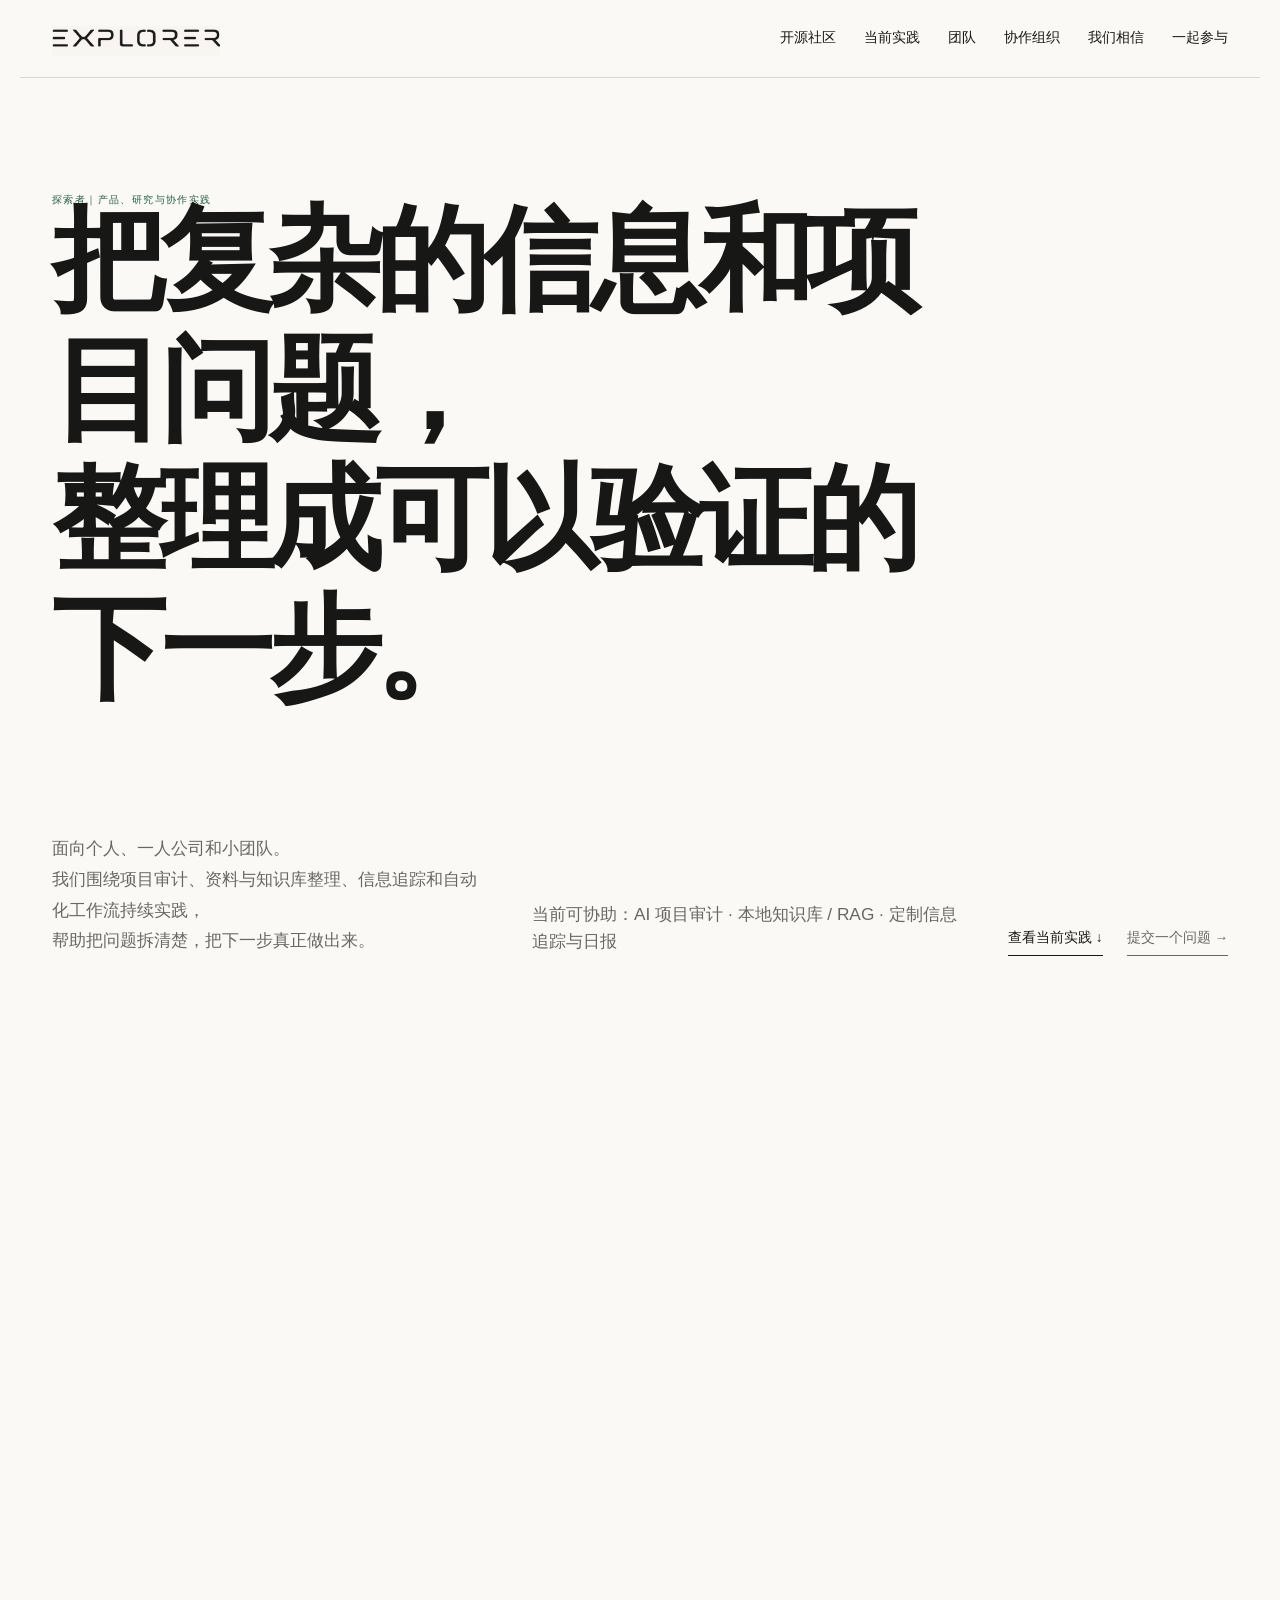
==== commit 794f8316: "Apply security audit fixes and v1.8 updates" ====
--- a/index.html
+++ b/index.html
@@ -34,7 +34,6 @@
   <link rel="stylesheet" href="practice.css" />
   <link rel="stylesheet" href="framework.css" />
   <link rel="stylesheet" href="layout.css" />
-  <link rel="stylesheet" href="modal.css" />
 </head>
 <body>
   <a class="skip-link" href="#main">跳到主要内容</a>
@@ -164,7 +163,7 @@
           <p class="member-role">GITHUB / SOURCE CODE</p>
           <h3>Explorer-Site</h3>
           <p>站点源码与文档托管在 GitHub，欢迎阅读、复刻与提交改进。</p>
-          <a class="text-link member-card__link" href="https://github.com/CNCG-cgjl/Explorer-Site" target="_blank" rel="noopener noreferrer">在 GitHub 上查看 <span aria-hidden="true">↗</span></a>
+          <a class="text-link member-card__link" href="https://github.com/Explorer-Collective/explorer-website" target="_blank" rel="noopener noreferrer">在 GitHub 上查看 <span aria-hidden="true">↗</span></a>
         </article>
         <article class="opensource-row__card">
           <span class="member-index">OS</span>
